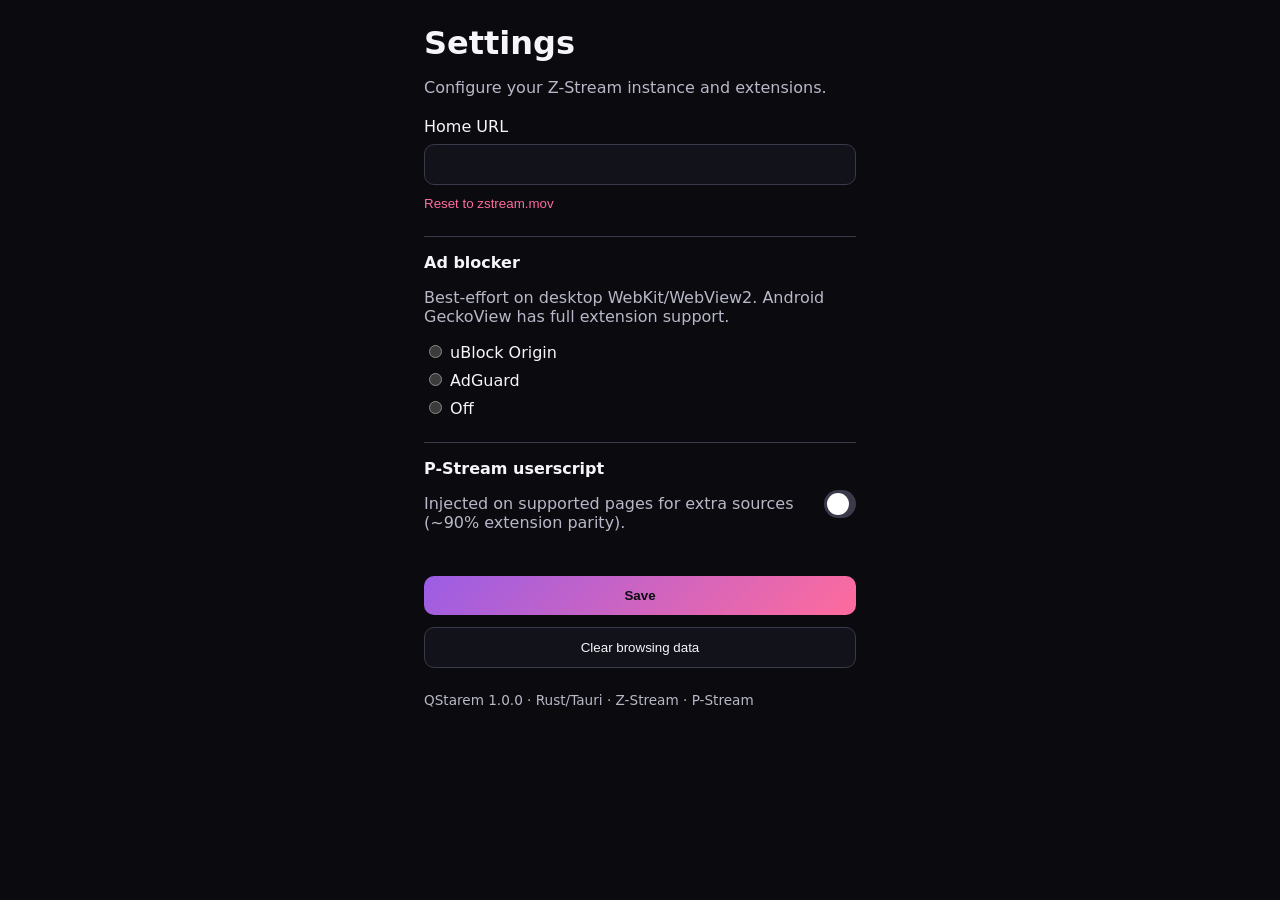
==== ui/settings.html @ 2182df09 "Initial QStarem Universal desktop shell. Tauri 2 browser wrapper for Z-Stream with P-Stream userscri" ====
<!doctype html>
<html lang="en">
  <head>
    <meta charset="UTF-8" />
    <meta name="viewport" content="width=device-width, initial-scale=1.0" />
    <title>QStarem Settings</title>
    <link rel="stylesheet" href="styles.css" />
  </head>
  <body>
    <main class="panel">
      <header>
        <h1>Settings</h1>
        <p>Configure your Z-Stream instance and extensions.</p>
      </header>

      <label class="field">
        <span>Home URL</span>
        <input id="homeUrl" type="url" spellcheck="false" />
      </label>
      <button id="resetUrl" class="link" type="button">Reset to zstream.mov</button>

      <section>
        <h2>Ad blocker</h2>
        <p class="hint">Best-effort on desktop WebKit/WebView2. Android GeckoView has full extension support.</p>
        <label><input type="radio" name="adBlocker" value="ublock" /> uBlock Origin</label>
        <label><input type="radio" name="adBlocker" value="adguard" /> AdGuard</label>
        <label><input type="radio" name="adBlocker" value="none" /> Off</label>
      </section>

      <section class="row">
        <div>
          <h2>P-Stream userscript</h2>
          <p class="hint">Injected on supported pages for extra sources (~90% extension parity).</p>
        </div>
        <label class="switch">
          <input id="pStreamEnabled" type="checkbox" />
          <span></span>
        </label>
      </section>

      <div class="actions">
        <button id="save" class="primary" type="button">Save</button>
        <button id="clearData" type="button">Clear browsing data</button>
      </div>

      <footer>QStarem 1.0.0 · Rust/Tauri · Z-Stream · P-Stream</footer>
    </main>
    <script src="settings.js"></script>
  </body>
</html>
---- ui/styles.css ----
:root {
  color-scheme: dark;
  --bg: #0a0a0f;
  --surface: #12121a;
  --text: #f5f5fa;
  --muted: #b8b8c8;
  --primary: #9b5de5;
  --accent: #ff6b9d;
  --outline: #3a3a4a;
  font-family: system-ui, -apple-system, BlinkMacSystemFont, "Segoe UI", sans-serif;
}

* {
  box-sizing: border-box;
}

body {
  margin: 0;
  min-height: 100vh;
  background: var(--bg);
  color: var(--text);
}

.panel {
  max-width: 480px;
  margin: 0 auto;
  padding: 24px;
}

header h1 {
  margin: 0 0 8px;
}

header p,
.hint {
  color: var(--muted);
}

.field {
  display: grid;
  gap: 8px;
  margin: 20px 0 8px;
}

input[type="url"] {
  width: 100%;
  padding: 12px 14px;
  border-radius: 10px;
  border: 1px solid var(--outline);
  background: var(--surface);
  color: var(--text);
}

section {
  margin-top: 24px;
  padding-top: 16px;
  border-top: 1px solid var(--outline);
}

section h2 {
  margin: 0 0 8px;
  font-size: 1rem;
}

label {
  display: block;
  margin: 8px 0;
}

.row {
  display: flex;
  align-items: center;
  justify-content: space-between;
  gap: 16px;
}

.switch {
  position: relative;
  width: 48px;
  height: 28px;
}

.switch input {
  opacity: 0;
  width: 0;
  height: 0;
}

.switch span {
  position: absolute;
  inset: 0;
  background: var(--outline);
  border-radius: 999px;
  transition: background 0.2s ease;
}

.switch span::after {
  content: "";
  position: absolute;
  top: 3px;
  left: 3px;
  width: 22px;
  height: 22px;
  border-radius: 50%;
  background: white;
  transition: transform 0.2s ease;
}

.switch input:checked + span {
  background: var(--primary);
}

.switch input:checked + span::after {
  transform: translateX(20px);
}

.actions {
  display: grid;
  gap: 12px;
  margin-top: 28px;
}

button {
  border: 1px solid var(--outline);
  background: var(--surface);
  color: var(--text);
  border-radius: 10px;
  padding: 12px 16px;
  cursor: pointer;
}

button.primary {
  background: linear-gradient(135deg, var(--primary), var(--accent));
  border: none;
  color: #0a0a0f;
  font-weight: 700;
}

button.link {
  border: none;
  background: transparent;
  color: var(--accent);
  padding: 0;
  text-align: left;
}

footer {
  margin-top: 24px;
  color: var(--muted);
  font-size: 0.85rem;
}
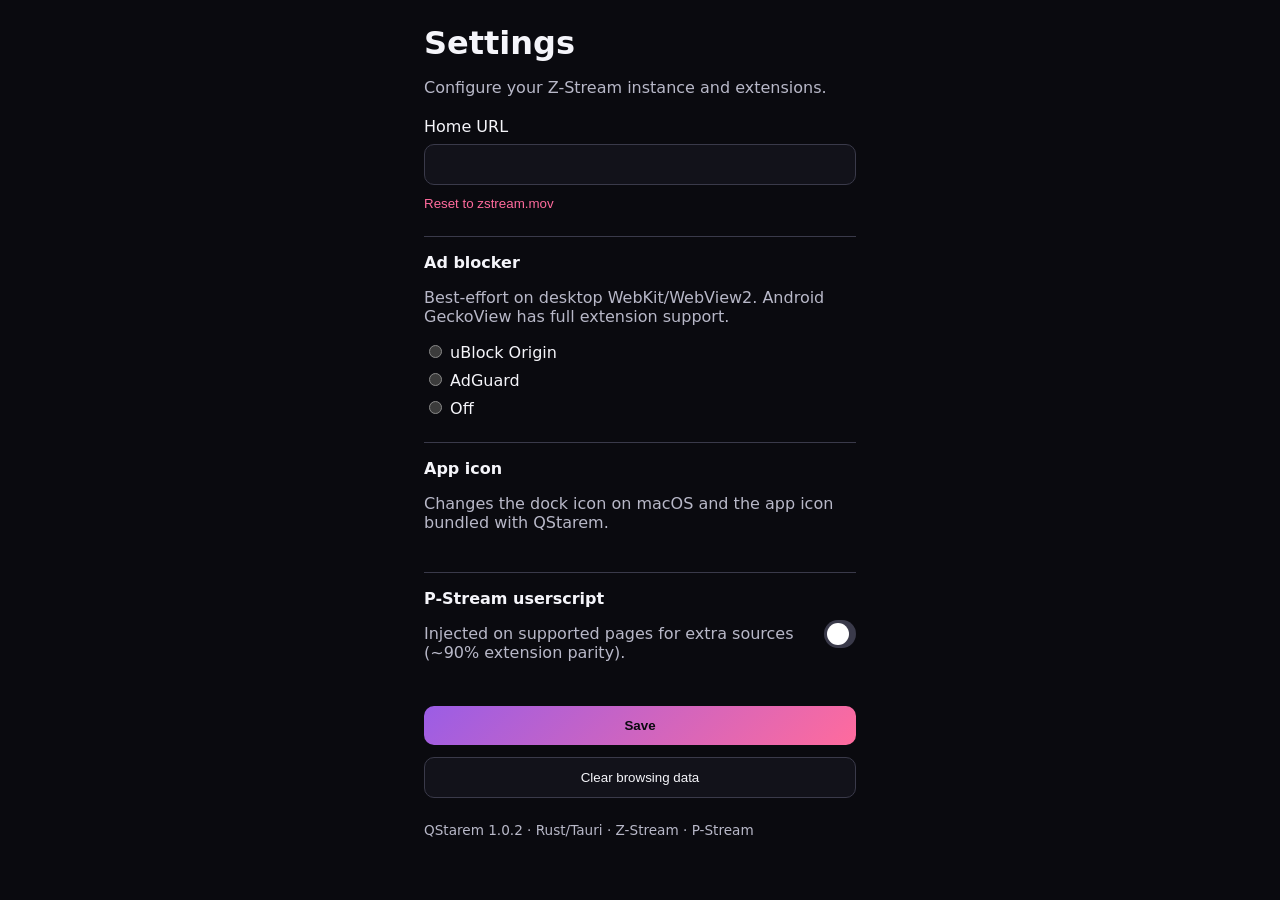
==== commit 52004c99: "Ship Q Play icons, window dragging, and settings picker for v1.0.2. Adds six dock icons with runtime" ====
--- a/ui/settings.html
+++ b/ui/settings.html
@@ -27,6 +27,12 @@
         <label><input type="radio" name="adBlocker" value="none" /> Off</label>
       </section>
 
+      <section>
+        <h2>App icon</h2>
+        <p class="hint">Changes the dock icon on macOS and the app icon bundled with QStarem.</p>
+        <div id="iconChoices" class="icon-grid"></div>
+      </section>
+
       <section class="row">
         <div>
           <h2>P-Stream userscript</h2>
@@ -43,7 +49,7 @@
         <button id="clearData" type="button">Clear browsing data</button>
       </div>
 
-      <footer>QStarem 1.0.0 · Rust/Tauri · Z-Stream · P-Stream</footer>
+      <footer>QStarem 1.0.2 · Rust/Tauri · Z-Stream · P-Stream</footer>
     </main>
     <script src="settings.js"></script>
   </body>
--- a/ui/styles.css
+++ b/ui/styles.css
@@ -149,3 +149,39 @@
   color: var(--muted);
   font-size: 0.85rem;
 }
+
+.icon-grid {
+  display: grid;
+  grid-template-columns: repeat(3, minmax(0, 1fr));
+  gap: 12px;
+  margin-top: 12px;
+}
+
+.icon-choice {
+  display: grid;
+  gap: 8px;
+  justify-items: center;
+  padding: 12px 8px;
+  border-radius: 12px;
+  border: 1px solid var(--outline);
+  background: var(--surface);
+  color: var(--text);
+  cursor: pointer;
+}
+
+.icon-choice[aria-pressed="true"] {
+  border-color: var(--primary);
+  box-shadow: 0 0 0 1px var(--primary);
+}
+
+.icon-choice img {
+  width: 64px;
+  height: 64px;
+  border-radius: 14px;
+}
+
+.icon-choice span {
+  font-size: 0.78rem;
+  color: var(--muted);
+  text-align: center;
+}
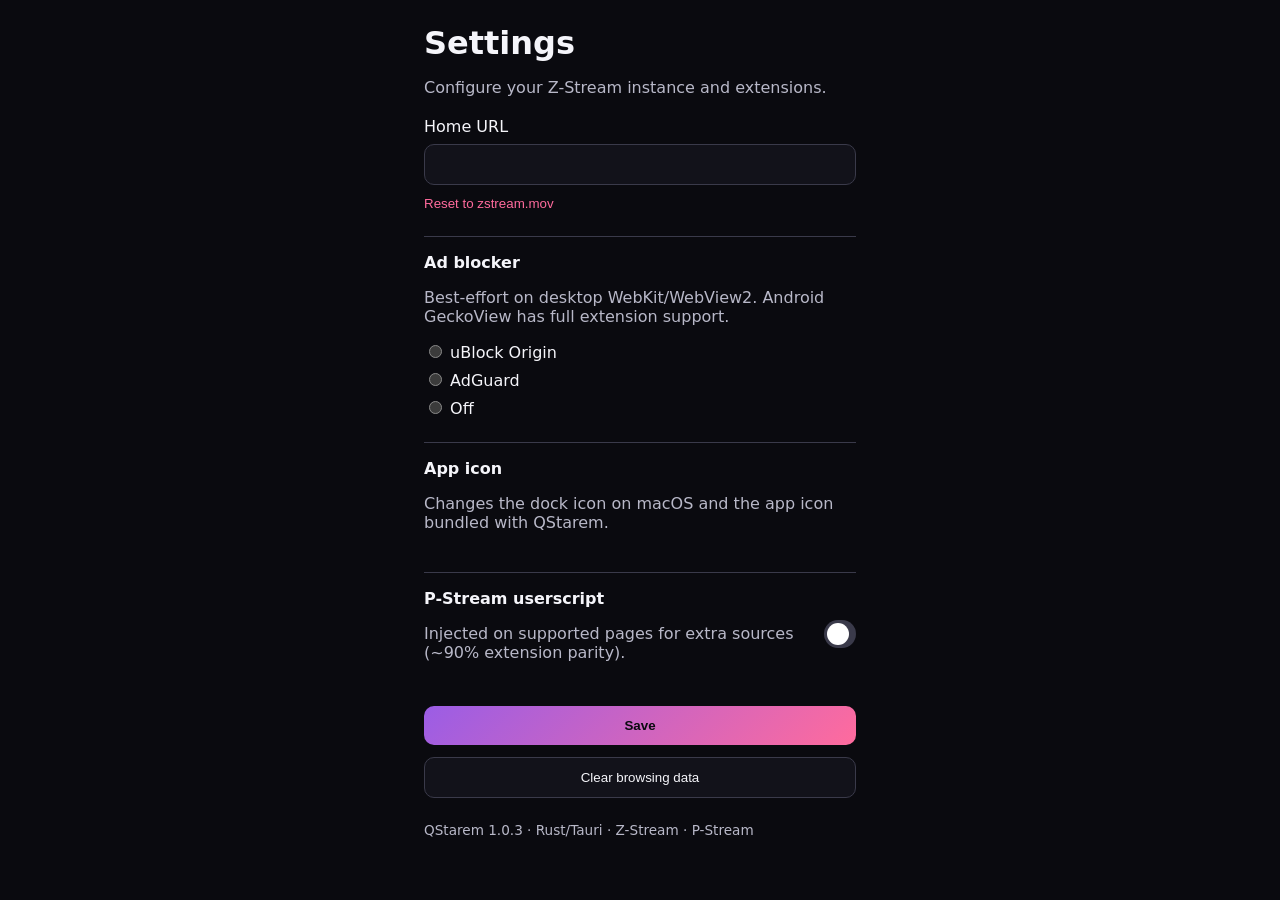
==== commit 44a29ffd: "Fix macOS Cmd+Tab icon to use proper rounded .icns assets. Regenerate icons with transparent corners" ====
--- a/ui/settings.html
+++ b/ui/settings.html
@@ -49,7 +49,7 @@
         <button id="clearData" type="button">Clear browsing data</button>
       </div>
 
-      <footer>QStarem 1.0.2 · Rust/Tauri · Z-Stream · P-Stream</footer>
+      <footer>QStarem 1.0.3 · Rust/Tauri · Z-Stream · P-Stream</footer>
     </main>
     <script src="settings.js"></script>
   </body>
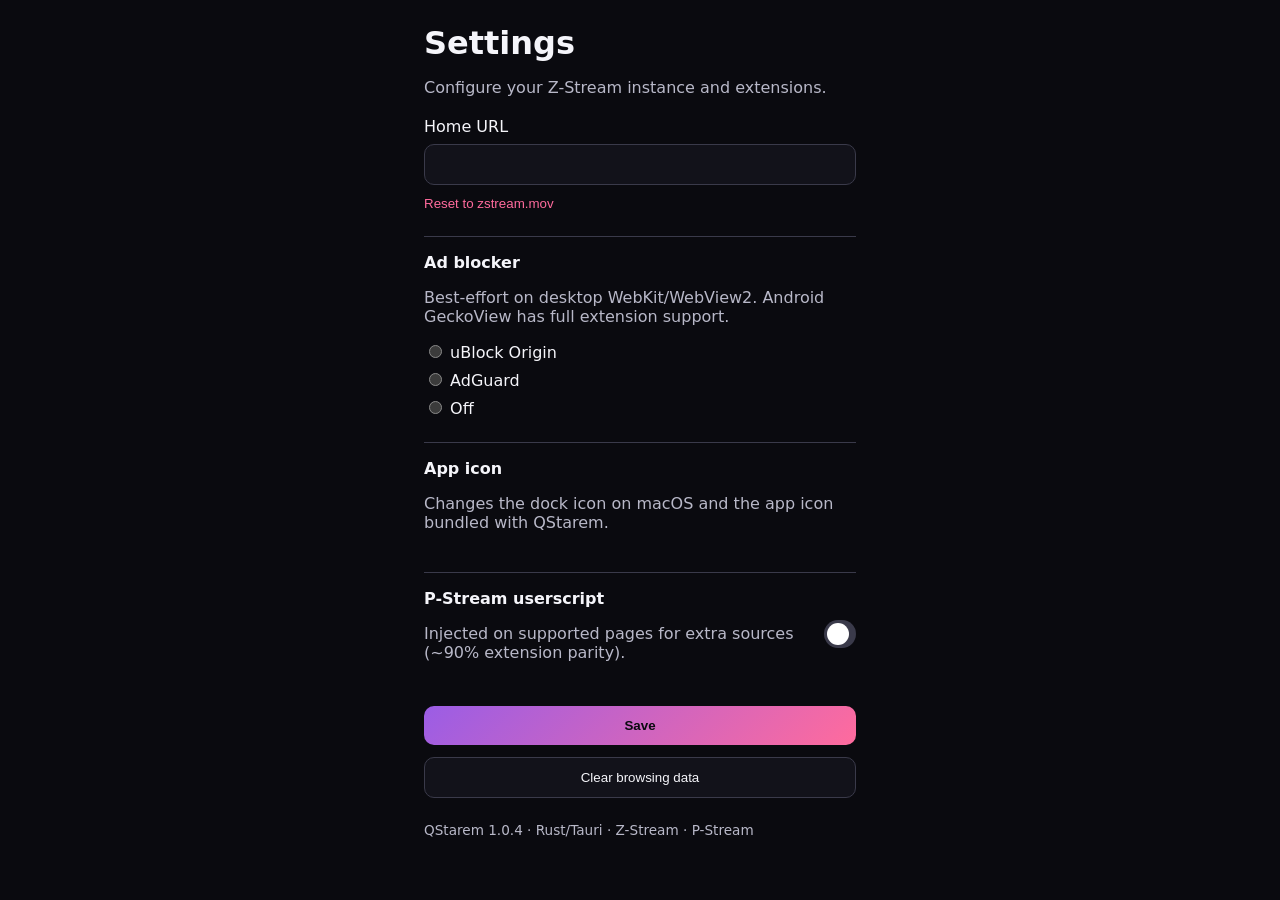
==== commit 2783a4b8: "Fix macOS icon to use full-bleed rounded Q Play artwork. Build icons from the designed squircle asse" ====
--- a/ui/settings.html
+++ b/ui/settings.html
@@ -49,7 +49,7 @@
         <button id="clearData" type="button">Clear browsing data</button>
       </div>
 
-      <footer>QStarem 1.0.3 · Rust/Tauri · Z-Stream · P-Stream</footer>
+      <footer>QStarem 1.0.4 · Rust/Tauri · Z-Stream · P-Stream</footer>
     </main>
     <script src="settings.js"></script>
   </body>
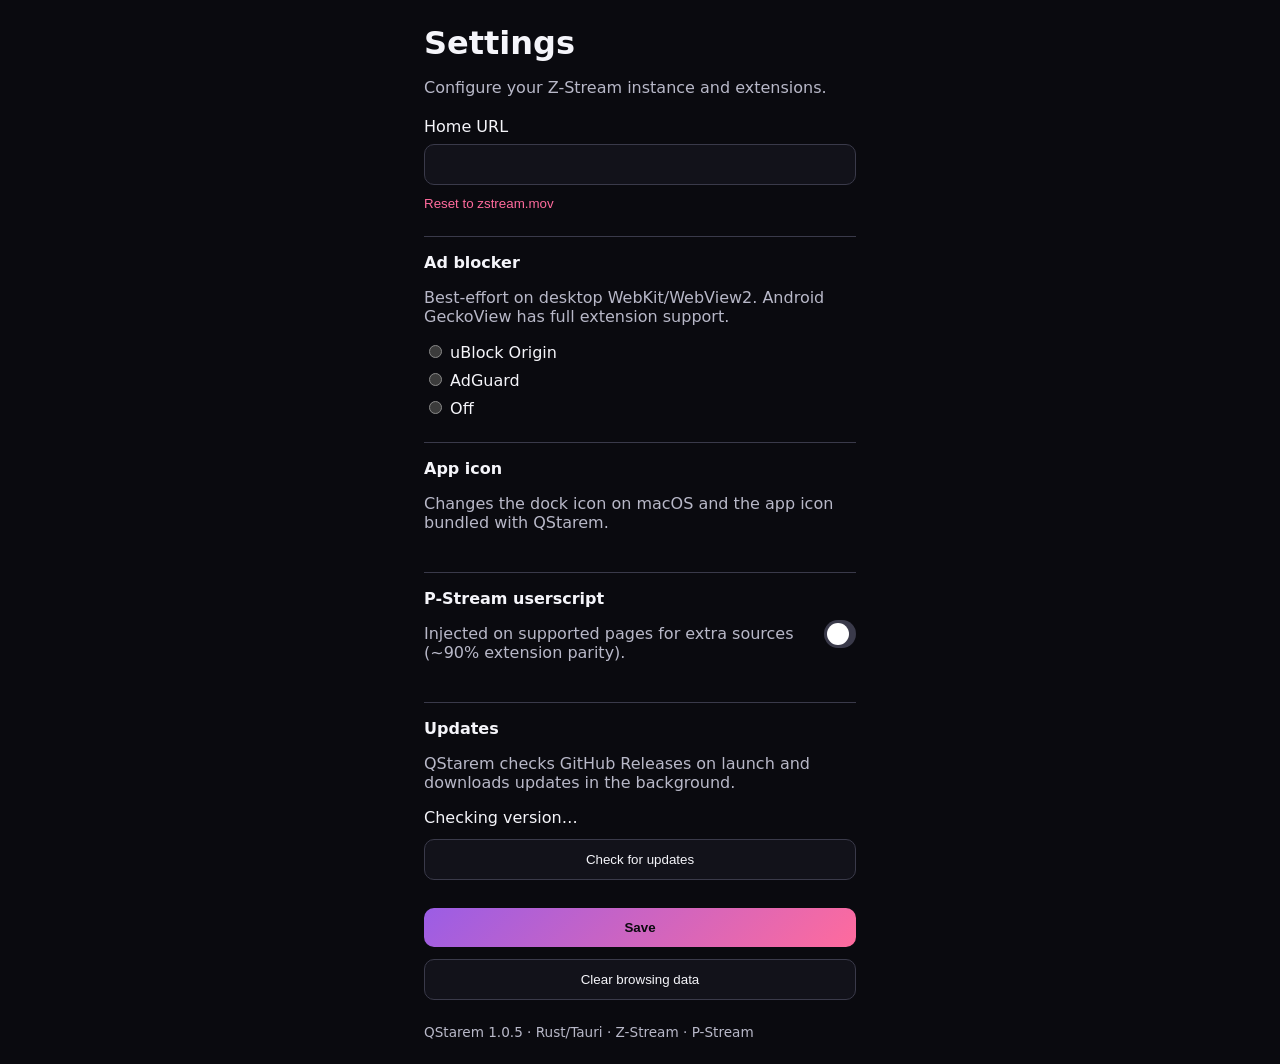
==== commit 415da0b9: "Add signed Tauri updater with background download and install prompt. Checks GitHub Releases on laun" ====
--- a/ui/settings.html
+++ b/ui/settings.html
@@ -44,12 +44,22 @@
         </label>
       </section>
 
+      <section>
+        <h2>Updates</h2>
+        <p class="hint">QStarem checks GitHub Releases on launch and downloads updates in the background.</p>
+        <p id="updateStatus" class="update-status">Checking version…</p>
+        <div class="actions update-actions">
+          <button id="checkUpdates" type="button">Check for updates</button>
+          <button id="installUpdate" class="primary" type="button" hidden>Install and restart</button>
+        </div>
+      </section>
+
       <div class="actions">
         <button id="save" class="primary" type="button">Save</button>
         <button id="clearData" type="button">Clear browsing data</button>
       </div>
 
-      <footer>QStarem 1.0.4 · Rust/Tauri · Z-Stream · P-Stream</footer>
+      <footer>QStarem 1.0.5 · Rust/Tauri · Z-Stream · P-Stream</footer>
     </main>
     <script src="settings.js"></script>
   </body>
--- a/ui/styles.css
+++ b/ui/styles.css
@@ -185,3 +185,20 @@
   color: var(--muted);
   text-align: center;
 }
+
+.update-status {
+  margin: 8px 0 0;
+  color: var(--text);
+}
+
+.update-actions {
+  margin-top: 12px;
+}
+
+.update-prompt h1 {
+  margin-top: 0;
+}
+
+.update-prompt .actions {
+  margin-top: 20px;
+}
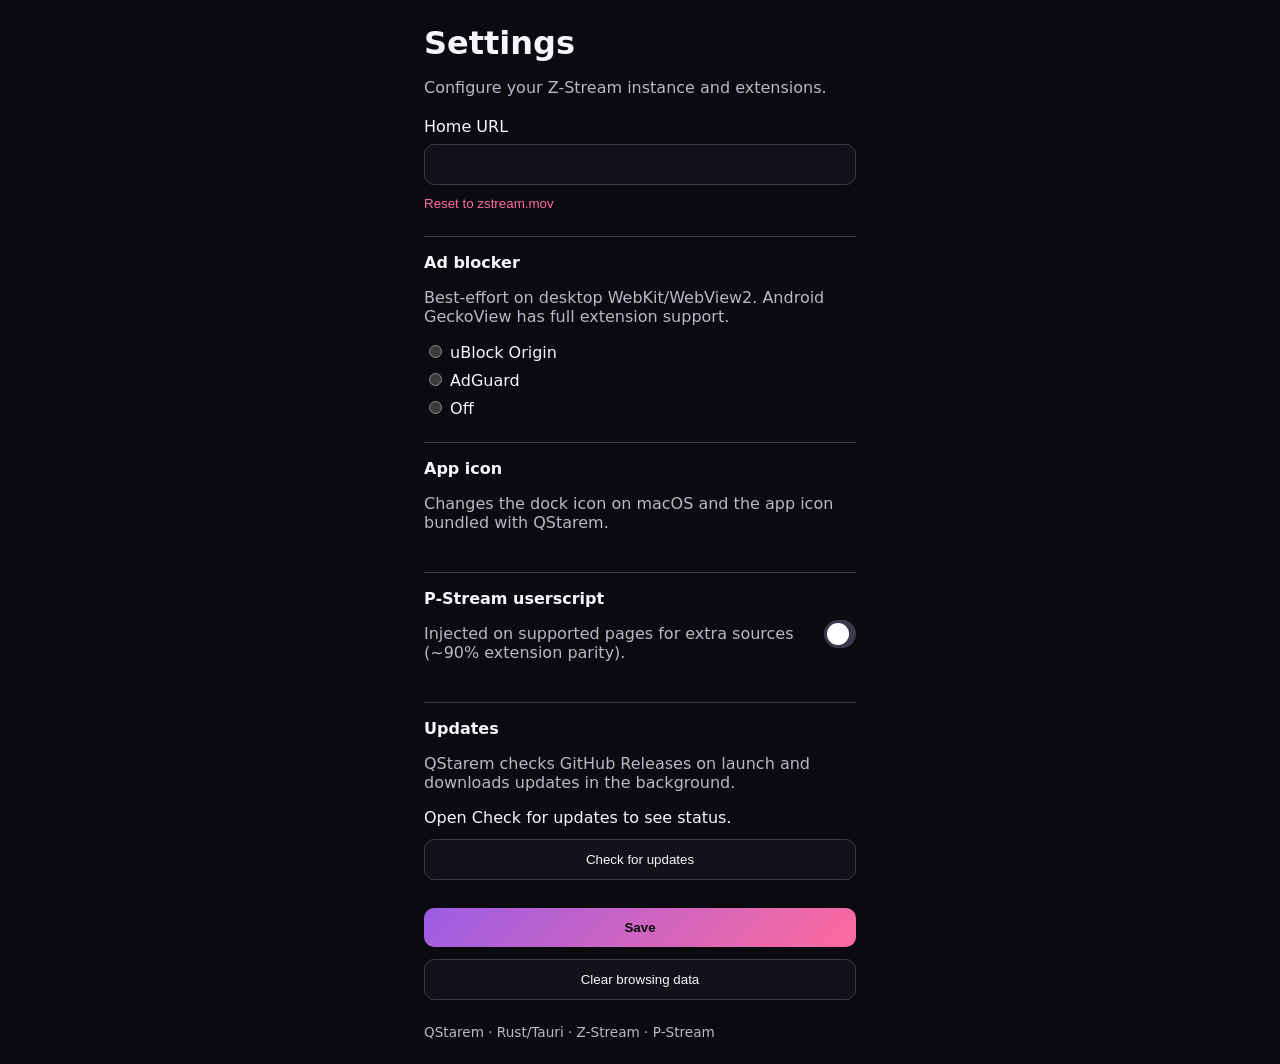
==== commit 7b460087: "Fix macOS Cmd+Tab icon sizing and harden updater checks. Inset icon assets to match system apps, use" ====
--- a/ui/settings.html
+++ b/ui/settings.html
@@ -47,7 +47,7 @@
       <section>
         <h2>Updates</h2>
         <p class="hint">QStarem checks GitHub Releases on launch and downloads updates in the background.</p>
-        <p id="updateStatus" class="update-status">Checking version…</p>
+        <p id="updateStatus" class="update-status">Open Check for updates to see status.</p>
         <div class="actions update-actions">
           <button id="checkUpdates" type="button">Check for updates</button>
           <button id="installUpdate" class="primary" type="button" hidden>Install and restart</button>
@@ -59,7 +59,7 @@
         <button id="clearData" type="button">Clear browsing data</button>
       </div>
 
-      <footer>QStarem 1.0.5 · Rust/Tauri · Z-Stream · P-Stream</footer>
+      <footer id="appFooter">QStarem · Rust/Tauri · Z-Stream · P-Stream</footer>
     </main>
     <script src="settings.js"></script>
   </body>
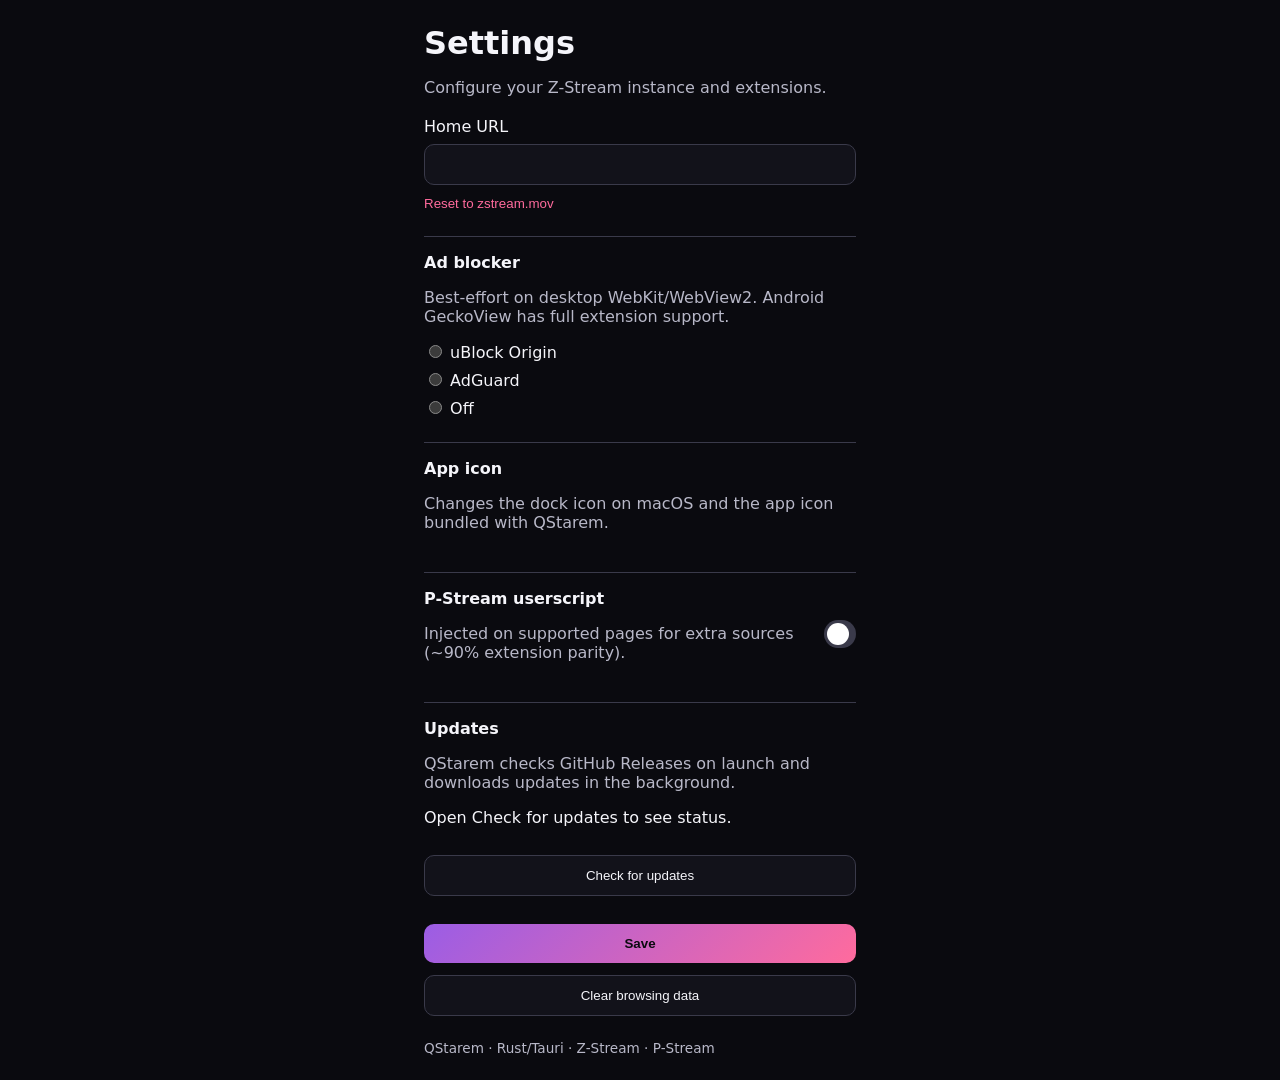
==== commit 12670033: "Give install button more breathing room and bump to v1.0.9. Co-authored-by: Cursor <cursoragent@curs" ====
--- a/ui/settings.html
+++ b/ui/settings.html
@@ -50,7 +50,7 @@
         <p id="updateStatus" class="update-status">Open Check for updates to see status.</p>
         <div class="actions update-actions">
           <button id="checkUpdates" type="button">Check for updates</button>
-          <button id="installUpdate" class="primary" type="button" hidden>Install and restart</button>
+          <button id="installUpdate" class="primary update-install-btn" type="button" hidden>Install and restart</button>
         </div>
       </section>
 
--- a/ui/styles.css
+++ b/ui/styles.css
@@ -192,13 +192,22 @@
 }
 
 .update-actions {
-  margin-top: 12px;
-}
-
-.update-prompt h1 {
-  margin-top: 0;
+  margin-top: 16px;
+  padding-top: 12px;
+  gap: 14px;
+}
+
+button.update-install-btn,
+.update-actions button.primary,
+.update-prompt .actions button.primary {
+  padding: 16px 22px;
+  margin-top: 4px;
+  min-height: 50px;
+  font-size: 1rem;
 }
 
 .update-prompt .actions {
-  margin-top: 20px;
-}
+  margin-top: 28px;
+  padding-top: 8px;
+  gap: 14px;
+}
